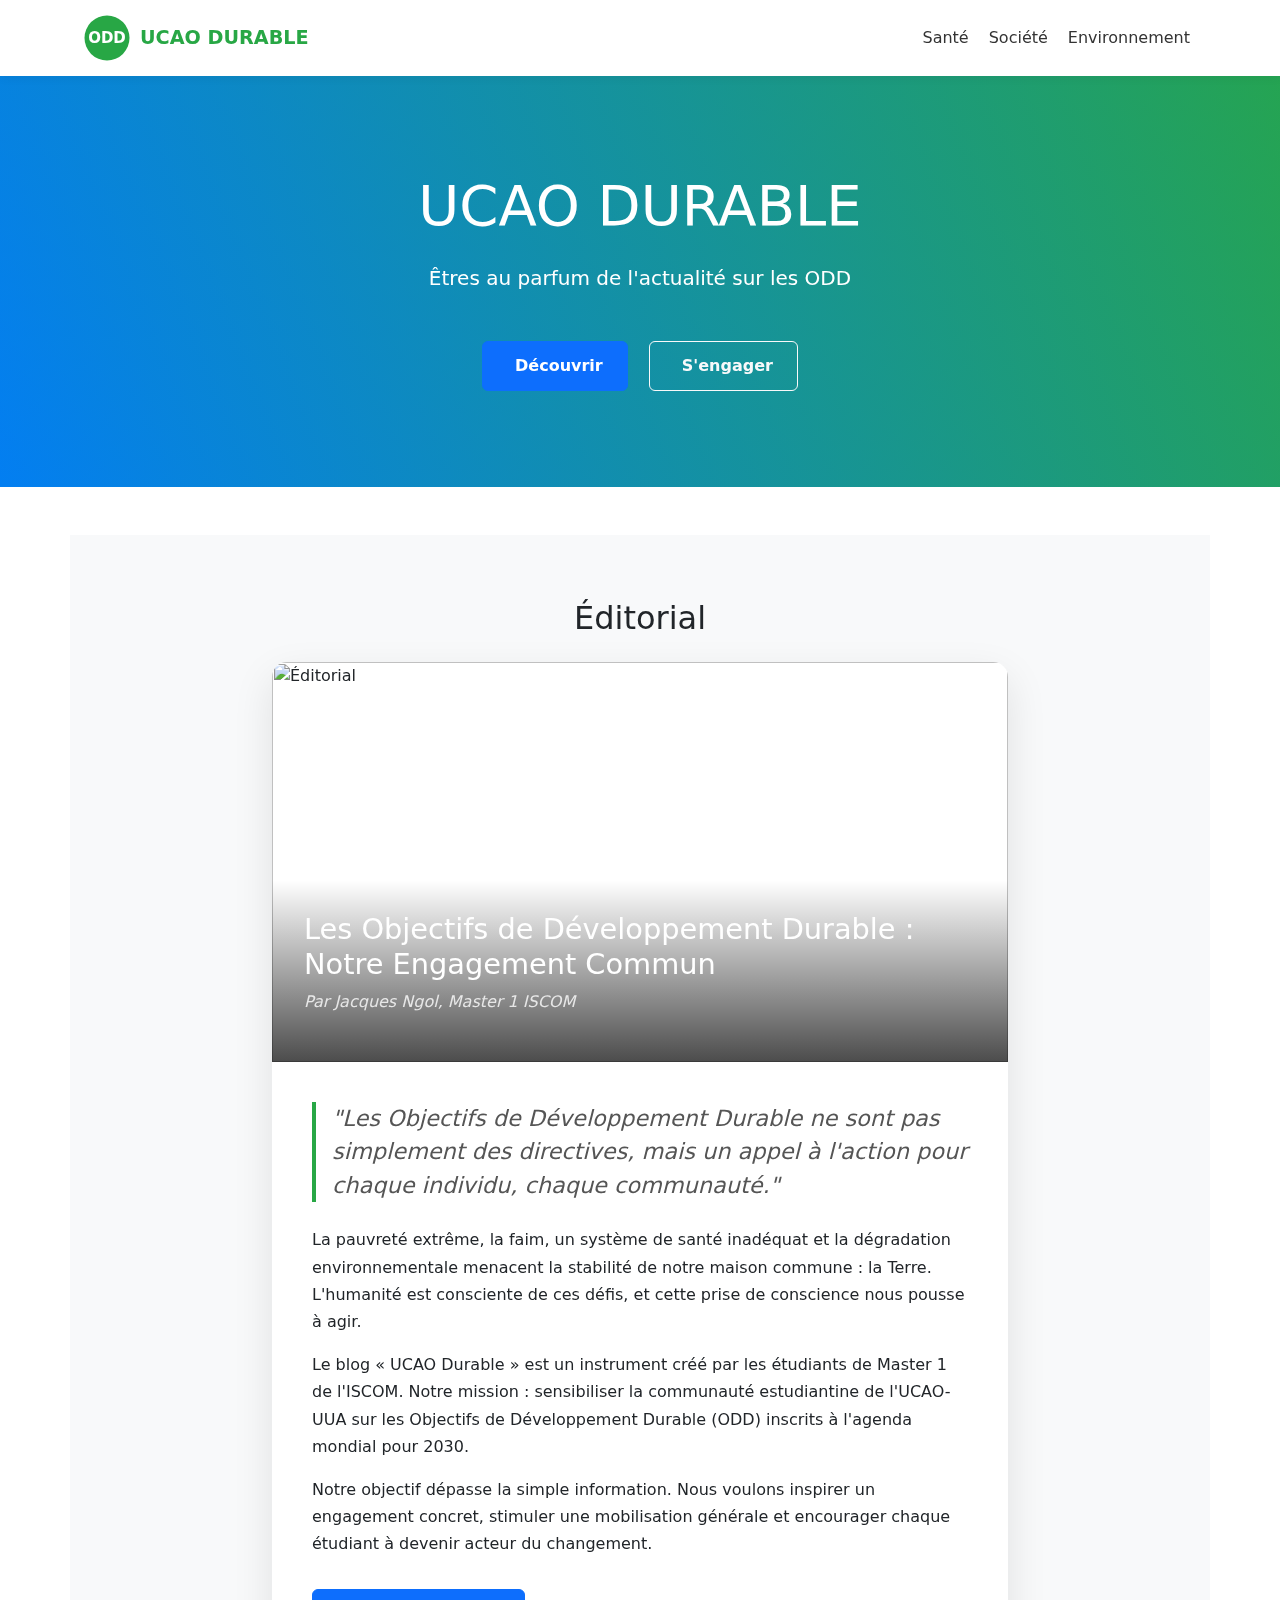
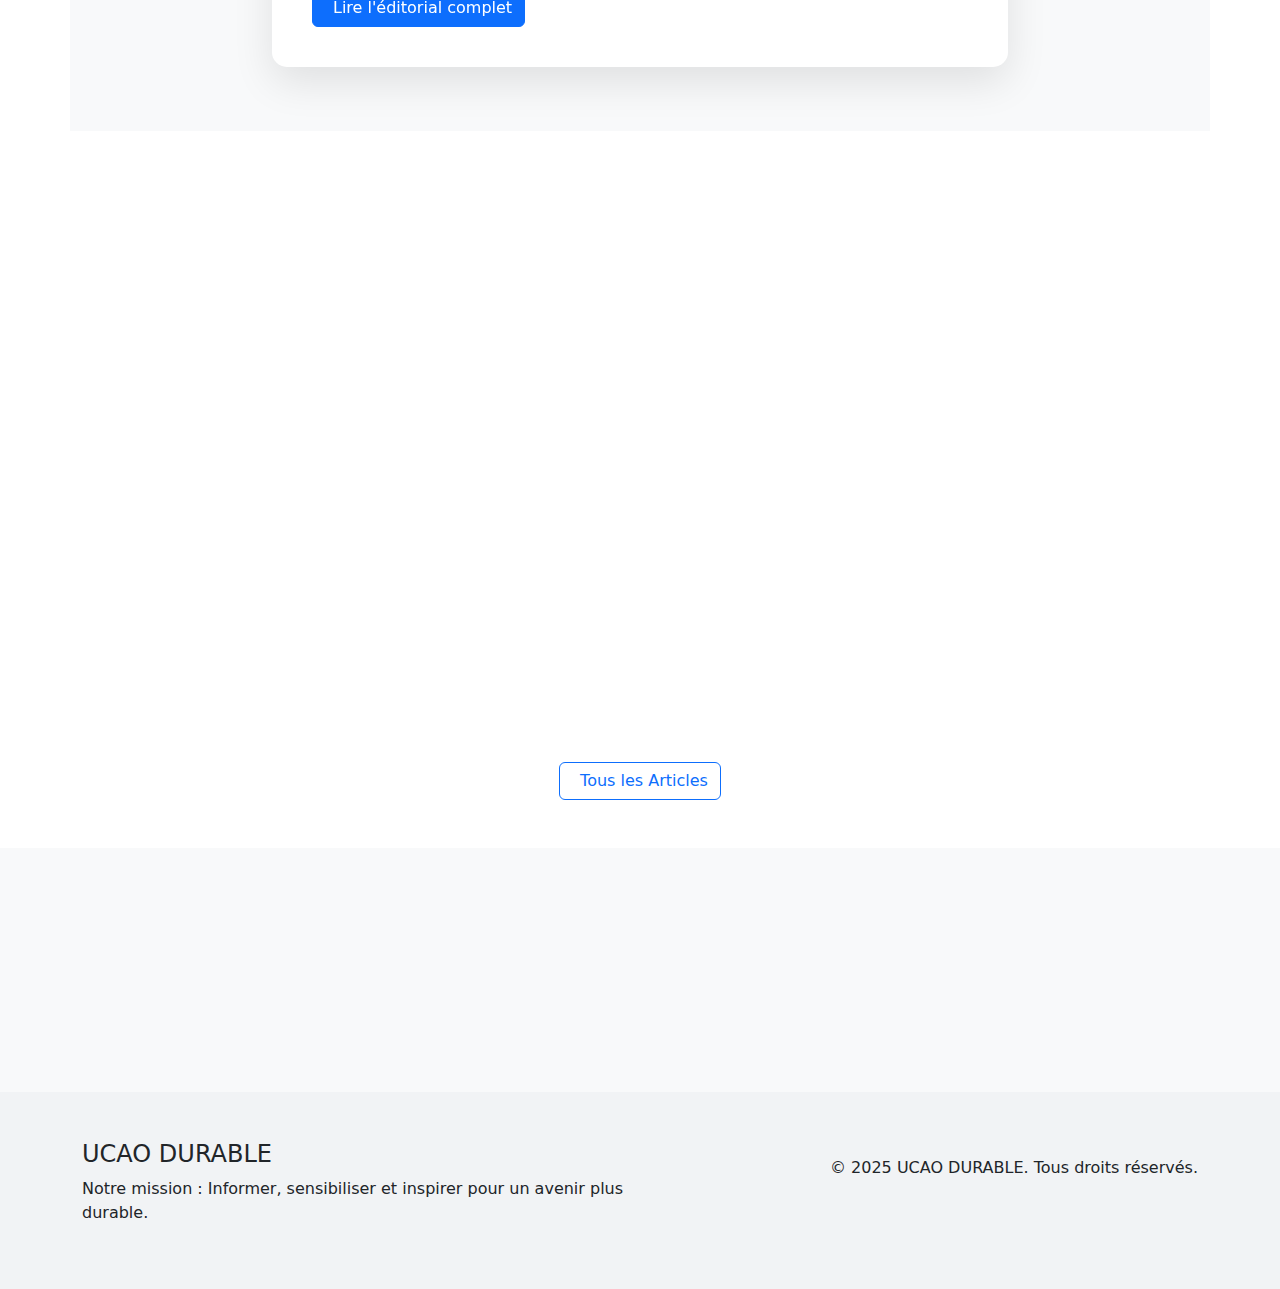
==== index.html @ e40144b6 "Add files via upload" ====
<html lang="fr">
<head>
    <meta charset="UTF-8">
    <meta name="viewport" content="width=device-width, initial-scale=1.0">
    <title>UCAO DURABLE - Objectifs de Développement Durable</title>
    <link rel="stylesheet" href="styles.css">
    <link href="https://cdn.jsdelivr.net/npm/bootstrap@5.3.2/dist/css/bootstrap.min.css" rel="stylesheet">
    <link href="https://cdn.jsdelivr.net/npm/remixicon@3.5.0/fonts/remixicon.css" rel="stylesheet">
    <link href="https://unpkg.com/aos@2.3.1/dist/aos.css" rel="stylesheet">
</head>
<body>
    <header class="sticky-top">
        <nav class="navbar navbar-expand-lg navbar-light">
            <div class="container">
                <a class="navbar-brand d-flex align-items-center" href="https://ucao-uat.org/">
                    <svg width="50" height="50" viewBox="0 0 100 100" xmlns="http://www.w3.org/2000/svg" class="logo-animate">
                        <circle cx="50" cy="50" r="45" fill="#28a745"/>
                        <text x="50%" y="50%" text-anchor="middle" dy=".3em" fill="white" font-size="30" font-weight="bold">ODD</text>
                    </svg>
                    <span class="ms-2 fw-bold brand-text">UCAO DURABLE</span>
                </a>
                <button class="navbar-toggler" type="button" data-bs-toggle="collapse" data-bs-target="#navbarNav">
                    <span class="navbar-toggler-icon"></span>
                </button>
                <div class="collapse navbar-collapse" id="navbarNav">
                    <ul class="navbar-nav ms-auto">
                        <li class="nav-item">
                            <a class="nav-link" href="https://ucao-durable.org/sante">
                                <i class="ri-heart-line me-1"></i>Santé
                            </a>
                        </li>
                        <li class="nav-item">
                            <a class="nav-link" href="https://ucao-durable.org/societe">
                                <i class="ri-group-line me-1"></i>Société
                            </a>
                        </li>
                        <li class="nav-item">
                            <a class="nav-link" href="https://ucao-durable.org/environnement">
                                <i class="ri-leaf-line me-1"></i>Environnement
                            </a>
                        </li>
                    </ul>
                </div>
            </div>
        </nav>
    </header>

    <main>
        <section class="hero">
            <div class="hero-content container text-center">
                <h1 class="display-4 mb-4" data-aos="fade-up">UCAO DURABLE</h1>
                <p class="lead mb-5" data-aos="fade-up" data-aos-delay="200">Êtres au parfum de l'actualité sur les ODD</p>
                <div class="cta-buttons" data-aos="fade-up" data-aos-delay="400">
                    <a href="https://www.youtube.com/watch?v=REk-h_cntG0&pp=ygUWZMOpdmVsb3BwZW1lbnQgZHVyYWJsZQ%3D%3D" class="btn btn-primary me-3">
                        <i class="ri-eye-line me-2"></i>Découvrir
                    </a>
                    <a href="https://unric.org/fr/agenda-2030/sengager-pour-les-odd/" class="btn btn-outline-light">
                        <i class="ri-hand-heart-line me-2"></i>S'engager
                    </a>
                </div>
            </div>
        </section>


        <section class="editorial-section container my-5">
            <h2 class="text-center mb-4" data-aos="fade-up">Éditorial</h2>
            <div class="row">
                <div class="col-md-8 offset-md-2">
                    <div class="editorial-card" data-aos="fade-up">
                        <div class="editorial-header">
                            <img src="https://picsum.photos/seed/editorial/800/400" alt="Éditorial" class="editorial-image">
                            <div class="editorial-overlay">
                                <h3>Les Objectifs de Développement Durable : Notre Engagement Commun</h3>
                                <p class="editorial-author">Par Jacques Ngol, Master 1 ISCOM</p>
                            </div>
                        </div>
                        <div class="editorial-content">
                            <blockquote>
                                "Les Objectifs de Développement Durable ne sont pas simplement des directives, mais un appel à l'action pour chaque individu, chaque communauté."
                            </blockquote>
                            <div class="editorial-text">
                                <p>La pauvreté extrême, la faim, un système de santé inadéquat et la dégradation environnementale menacent la stabilité de notre maison commune : la Terre. L'humanité est consciente de ces défis, et cette prise de conscience nous pousse à agir.</p>
                                
                                <p>Le blog « UCAO Durable » est un instrument créé par les étudiants de Master 1 de l'ISCOM. Notre mission : sensibiliser la communauté estudiantine de l'UCAO-UUA sur les Objectifs de Développement Durable (ODD) inscrits à l'agenda mondial pour 2030.</p>
                                
                                <p>Notre objectif dépasse la simple information. Nous voulons inspirer un engagement concret, stimuler une mobilisation générale et encourager chaque étudiant à devenir acteur du changement.</p>
                            </div>
                            <a href="https://ucao-durable.org/editorial" class="btn btn-primary mt-3">
                                <i class="ri-file-text-line me-2"></i>Lire l'éditorial complet
                            </a>
                        </div>
                    </div>
                </div>
            </div>
        </section>

        <section class="articles-section container my-5">
            <h2 class="text-center mb-4" data-aos="fade-up">Derniers Articles</h2>
            <div class="row g-4">
                <div class="col-md-4" data-aos="fade-right">
                    <div class="article-card">
                        <img src="https://picsum.photos/seed/article1/400/250" alt="Article 1" class="article-image">
                        <div class="article-content">
                            <h3>LES ETUDIANTS ET LE DEVELOPPEMENT DURABLE : UN DUO ESSENTIEL                            </h3>
                            <p>Exploration des stratégies pour améliorer la santé globale et locale.</p>
                            <div class="article-meta">
                                <span class="badge bg-primary">Santé</span>
                                <span class="text-muted">5 min de lecture</span>
                            </div>
                            <a href="https://ucao-durable.org/articles/sante-durable" class="stretched-link">Lire l'article</a>
                        </div>
                    </div>
                </div>
                <div class="col-md-4" data-aos="fade-up">
                    <div class="article-card">
                        <img src="https://picsum.photos/seed/article2/400/250" alt="Article 2" class="article-image">
                        <div class="article-content">
                            <h3>Initiatives Communautaires : Le Changement par l'Action</h3>
                            <p>Découvrez comment les communautés locales transforment la société.</p>
                            <div class="article-meta">
                                <span class="badge bg-success">Société</span>
                                <span class="text-muted">7 min de lecture</span>
                            </div>
                            <a href="https://ucao-durable.org/articles/initiatives-communautaires" class="stretched-link">Lire l'article</a>
                        </div>
                    </div>
                </div>
                <div class="col-md-4" data-aos="fade-left">
                    <div class="article-card">
                        <img src="https://picsum.photos/seed/article3/400/250" alt="Article 3" class="article-image">
                        <div class="article-content">
                            <h3>Changement Climatique : Agir Maintenant</h3>
                            <p>Comprendre les défis environnementaux et nos solutions.</p>
                            <div class="article-meta">
                                <span class="badge bg-info">Environnement</span>
                                <span class="text-muted">6 min de lecture</span>
                            </div>
                            <a href="https://ucao-durable.org/articles/changement-climatique" class="stretched-link">Lire l'article</a>
                        </div>
                    </div>
                </div>
            </div>
            <div class="text-center mt-4">
                <a href="allarticles.html" class="btn btn-outline-primary">
                    <i class="ri-article-line me-2"></i>Tous les Articles
                </a>
            </div>
        </section>

        <section class="newsletter-section bg-light py-5">
            <div class="container">
                <div class="row">
                    <div class="col-md-8 offset-md-2 text-center">
                        <h2 data-aos="fade-up">Restez Informé</h2>
                        <p data-aos="fade-up" data-aos-delay="200">Abonnez-vous à notre newsletter pour recevoir les dernières actualités sur les ODD</p>
                        <form id="newsletter-form" class="mt-4" data-aos="fade-up" data-aos-delay="400">
                            <div class="input-group mb-3">
                                <input type="email" class="form-control" placeholder="UCAODURABLE@gmail.com" required>
                                <button class="btn btn-primary" type="submit">S'abonner</button>
                            </div>
                        </form>
                    </div>
                </div>
            </div>
        </section>
    </main>

    <footer class="site-footer">
        <div class="container">
            <div class="row">
                <div class="col-md-6">
                    <h4>UCAO DURABLE</h4>
                    <p>Notre mission : Informer, sensibiliser et inspirer pour un avenir plus durable.</p>
                </div>
                <div class="col-md-6 text-md-end">
                    <div class="social-links">
                        <a href="https://www.facebook.com/ucao.uua" target="_blank" class="social-icon">
                            <i class="ri-facebook-fill"></i>
                        </a>
                        <a href="https://www.linkedin.com/school/ucao-uua" target="_blank" class="social-icon">
                            <i class="ri-linkedin-fill"></i>
                        </a>
                        <a href="https://www.instagram.com/ucao_uua" target="_blank" class="social-icon">
                            <i class="ri-instagram-line"></i>
                        </a>
                    </div>
                    <p class="mt-3">&copy; 2025 UCAO DURABLE. Tous droits réservés.</p>
                </div>
            </div>
        </div>
    </footer)

    <script src="https://cdn.jsdelivr.net/npm/bootstrap@5.3.2/dist/js/bootstrap.bundle.min.js"></script>
    <script src="https://unpkg.com/aos@2.3.1/dist/aos.js"></script>
    <script src="script.js"></script>
</body>
</html>
---- styles.css ----
:root {
    --primary-green: #28a745;
    --primary-blue: #007bff;
    --secondary-green: #20c997;
    --light-bg: #f8f9fa;
    --dark-text: #333;
}

* {
    margin: 0;
    padding: 0;
    box-sizing: border-box;
}

body {
    font-family: 'Inter', 'Arial', sans-serif;
    line-height: 1.6;
    color: var(--dark-text);
    background-color: var(--light-bg);
    overflow-x: hidden;
}

.navbar {
    background-color: white;
    box-shadow: 0 2px 10px rgba(0,0,0,0.05);
    transition: all 0.3s ease;
}

.navbar-brand .brand-text {
    color: var(--primary-green);
    font-size: 1.2rem;
    transition: transform 0.3s ease;
}

.navbar-brand:hover .brand-text {
    transform: scale(1.05);
}

.navbar-nav .nav-link {
    color: var(--dark-text);
    font-weight: 500;
    transition: all 0.3s ease;
    position: relative;
}

.navbar-nav .nav-link::after {
    content: '';
    position: absolute;
    width: 0;
    height: 2px;
    bottom: -5px;
    left: 0;
    background-color: var(--primary-green);
    transition: width 0.3s ease;
}

.navbar-nav .nav-link:hover::after {
    width: 100%;
}

.logo-animate {
    transition: transform 0.5s ease;
}

.logo-animate:hover {
    transform: rotate(360deg);
}

.hero {
    background: linear-gradient(135deg, var(--primary-blue), var(--primary-green));
    color: white;
    padding: 6rem 0;
    text-align: center;
    position: relative;
    overflow: hidden;
}

.hero::before {
    content: '';
    position: absolute;
    top: 0;
    left: 0;
    right: 0;
    bottom: 0;
    background: linear-gradient(45deg, rgba(0,123,255,0.7), rgba(40,167,69,0.7));
    z-index: 1;
}

.hero-content {
    position: relative;
    z-index: 2;
}

.cta-buttons .btn {
    padding: 0.75rem 1.5rem;
    font-weight: 600;
    transition: transform 0.3s ease, box-shadow 0.3s ease;
}

.cta-buttons .btn:hover {
    transform: translateY(-5px);
    box-shadow: 0 10px 20px rgba(0,0,0,0.2);
}

.featured-topics {
    padding: 4rem 0;
}

.topic-card {
    background-color: white;
    border-radius: 12px;
    padding: 2rem;
    text-align: center;
    box-shadow: 0 10px 30px rgba(0,0,0,0.08);
    transition: transform 0.3s ease, box-shadow 0.3s ease;
    height: 100%;
}

.topic-card:hover {
    transform: translateY(-10px);
    box-shadow: 0 15px 40px rgba(0,0,0,0.1);
}

.topic-icon {
    font-size: 3rem;
    color: var(--primary-green);
    margin-bottom: 1rem;
    transition: transform 0.3s ease;
}

.topic-card:hover .topic-icon {
    transform: scale(1.1) rotate(10deg);
}

.topic-card a {
    color: var(--primary-blue);
    text-decoration: none;
    font-weight: 600;
}

.newsletter-section {
    background-color: #f4f4f4;
}

.newsletter-section form .input-group {
    max-width: 500px;
    margin: 0 auto;
}

.site-footer {
    background-color: #f1f3f5;
    padding: 3rem 0;
}

.social-links .social-icon {
    color: var(--dark-text);
    font-size: 1.5rem;
    margin-left: 1rem;
    transition: color 0.3s ease, transform 0.3s ease;
}

.social-links .social-icon:hover {
    color: var(--primary-green);
    transform: scale(1.2) rotate(360deg);
}

.article-card {
  background-color: white;
  border-radius: 12px;
  overflow: hidden;
  box-shadow: 0 10px 30px rgba(0,0,0,0.08);
  transition: transform 0.3s ease, box-shadow 0.3s ease;
  height: 100%;
  position: relative;
}

.article-card:hover {
  transform: translateY(-10px);
  box-shadow: 0 15px 40px rgba(0,0,0,0.1);
}

.article-image {
  width: 100%;
  height: 250px;
  object-fit: cover;
  transition: transform 0.3s ease;
}

.article-card:hover .article-image {
  transform: scale(1.05);
}

.article-content {
  padding: 1.5rem;
}

.article-content h3 {
  margin-bottom: 1rem;
  font-size: 1.2rem;
}

.article-meta {
  display: flex;
  justify-content: space-between;
  align-items: center;
  margin-top: 1rem;
}

.article-card .badge {
  opacity: 0.9;
}

.article-card a {
  color: var(--primary-blue);
  text-decoration: none;
  font-weight: 600;
}

.editorial-section {
    background-color: var(--light-bg);
    padding: 4rem 0;
}

.editorial-card {
    background-color: white;
    border-radius: 15px;
    overflow: hidden;
    box-shadow: 0 15px 40px rgba(0,0,0,0.1);
    transition: transform 0.3s ease;
}

.editorial-card:hover {
    transform: translateY(-10px);
}

.editorial-header {
    position: relative;
    overflow: hidden;
}

.editorial-image {
    width: 100%;
    height: 400px;
    object-fit: cover;
    transition: transform 0.3s ease;
}

.editorial-card:hover .editorial-image {
    transform: scale(1.05);
}

.editorial-overlay {
    position: absolute;
    bottom: 0;
    left: 0;
    right: 0;
    background: linear-gradient(to top, rgba(0,0,0,0.7), transparent);
    color: white;
    padding: 2rem;
    display: flex;
    flex-direction: column;
    justify-content: flex-end;
}

.editorial-overlay h3 {
    font-size: 1.8rem;
    margin-bottom: 0.5rem;
}

.editorial-author {
    opacity: 0.8;
    font-style: italic;
}

.editorial-content {
    padding: 2.5rem;
}

.editorial-content blockquote {
    font-size: 1.4rem;
    font-style: italic;
    border-left: 4px solid var(--primary-green);
    padding-left: 1rem;
    margin-bottom: 1.5rem;
    color: #555;
}

.editorial-text p {
    margin-bottom: 1rem;
    line-height: 1.7;
}

@media (max-width: 768px) {
    .hero {
        padding: 3rem 0;
    }
    
    .cta-buttons {
        flex-direction: column;
    }
    
    .cta-buttons .btn {
        margin-bottom: 1rem;
    }
}

@media (max-width: 768px) {
  .article-card {
    margin-bottom: 1rem;
  }
}

@media (max-width: 768px) {
    .editorial-header {
        height: 300px;
    }

    .editorial-image {
        height: 100%;
    }

    .editorial-overlay h3 {
        font-size: 1.4rem;
    }

    .editorial-content blockquote {
        font-size: 1.2rem;
    }
}
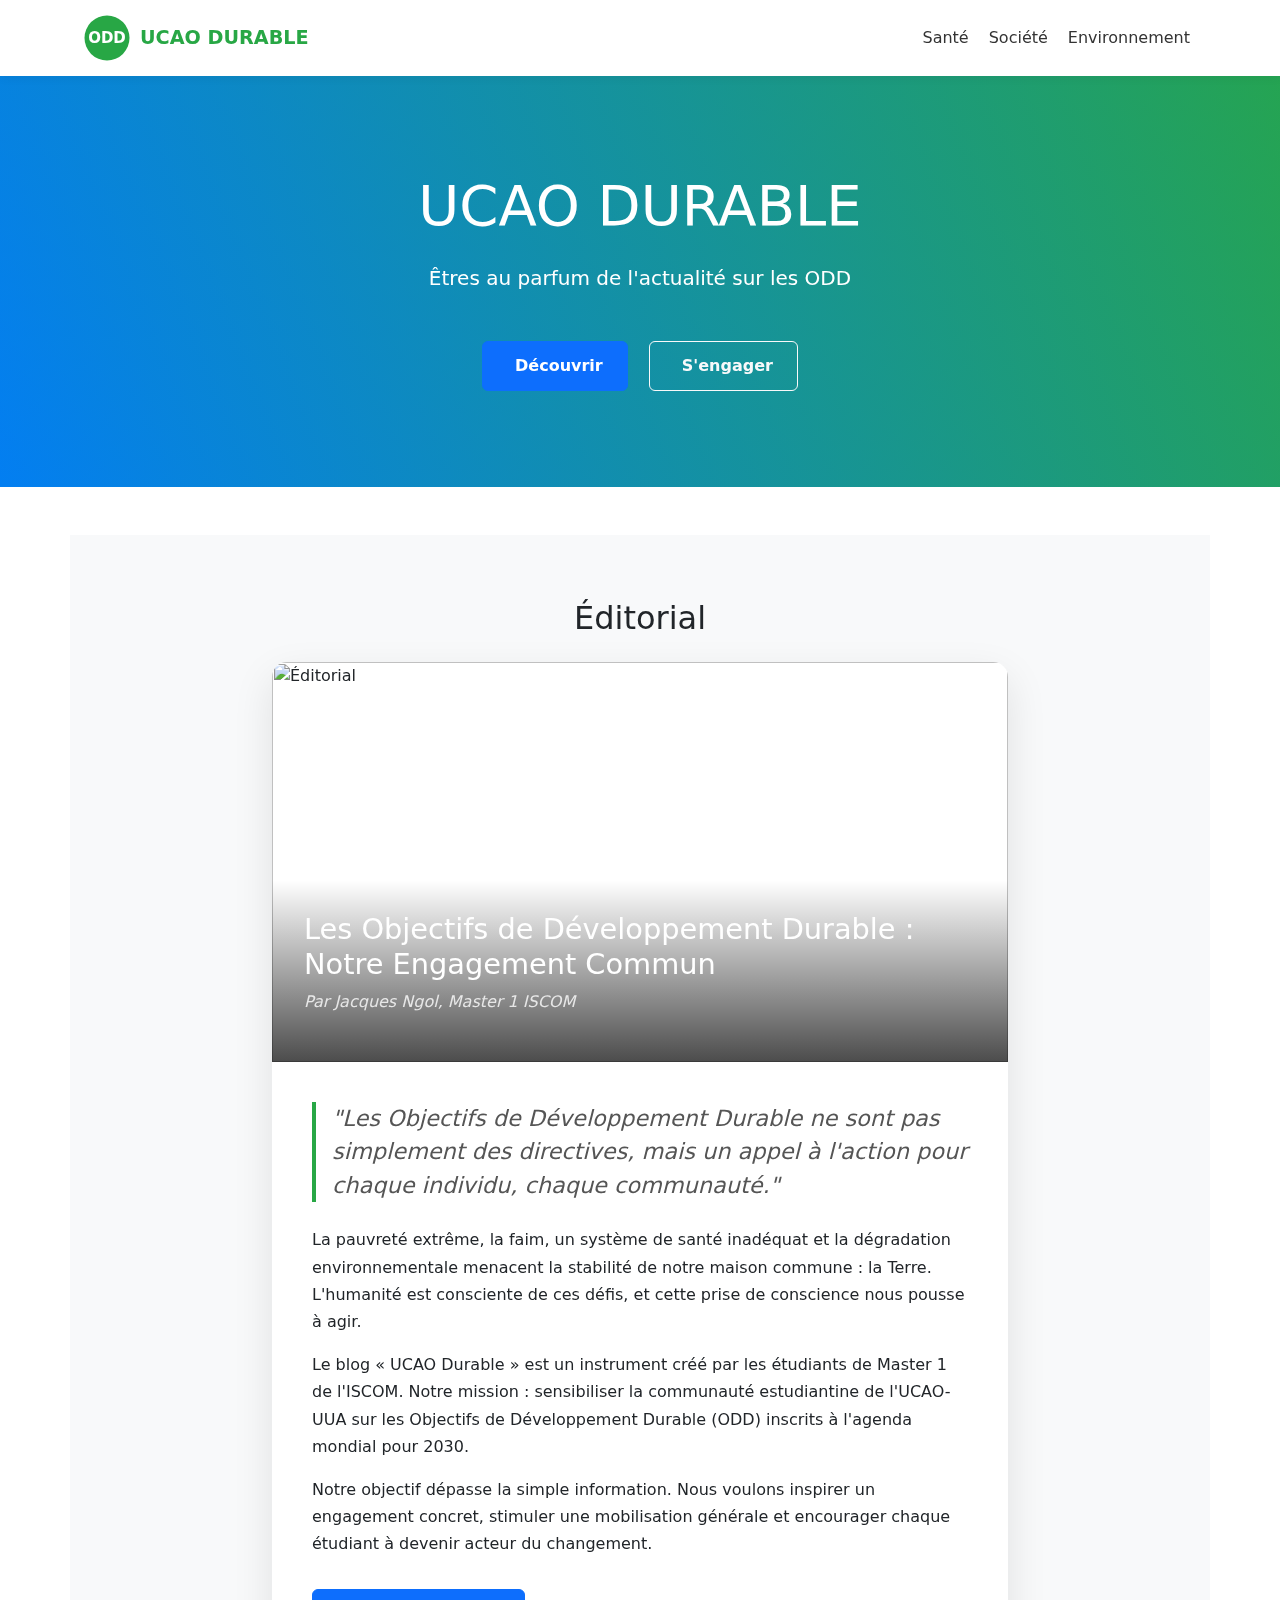
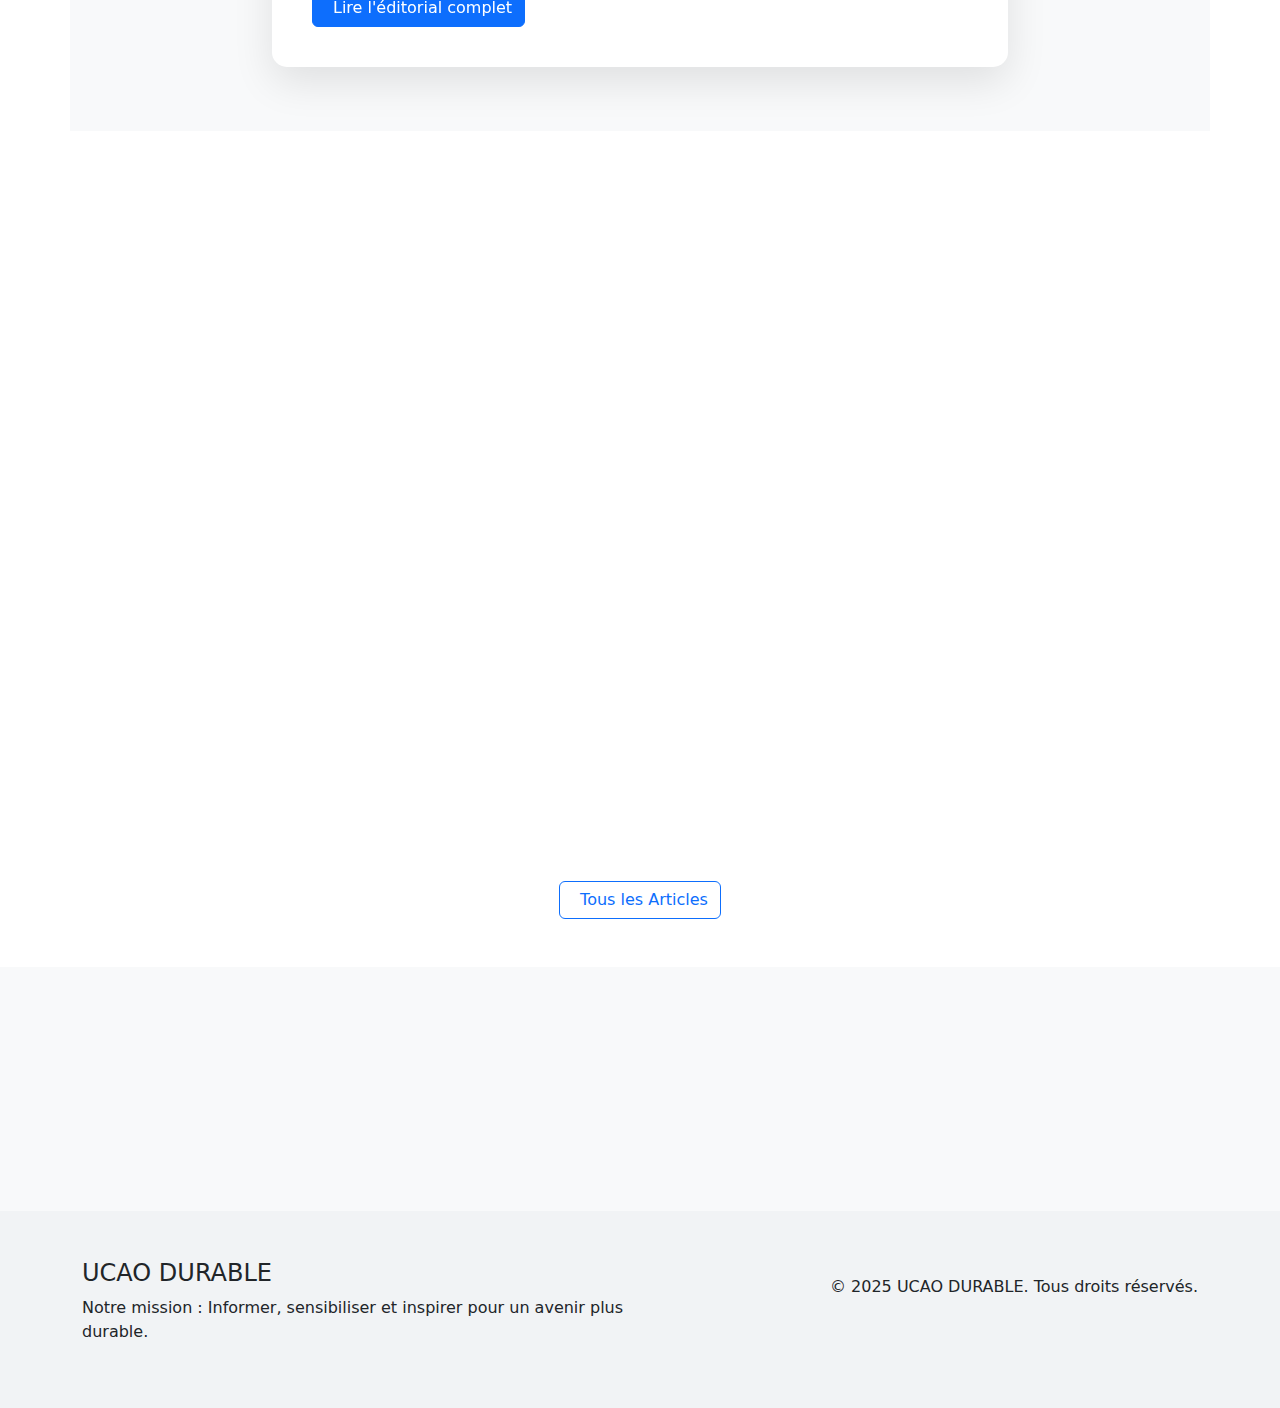
==== commit 146dabd4: "Add files via upload" ====
--- a/index.html
+++ b/index.html
@@ -12,7 +12,7 @@
     <header class="sticky-top">
         <nav class="navbar navbar-expand-lg navbar-light">
             <div class="container">
-                <a class="navbar-brand d-flex align-items-center" href="https://ucao-uat.org/">
+                <a class="navbar-brand d-flex align-items-center" href="index.html">
                     <svg width="50" height="50" viewBox="0 0 100 100" xmlns="http://www.w3.org/2000/svg" class="logo-animate">
                         <circle cx="50" cy="50" r="45" fill="#28a745"/>
                         <text x="50%" y="50%" text-anchor="middle" dy=".3em" fill="white" font-size="30" font-weight="bold">ODD</text>
@@ -25,17 +25,17 @@
                 <div class="collapse navbar-collapse" id="navbarNav">
                     <ul class="navbar-nav ms-auto">
                         <li class="nav-item">
-                            <a class="nav-link" href="https://ucao-durable.org/sante">
+                            <a class="nav-link" href="sante.html">
                                 <i class="ri-heart-line me-1"></i>Santé
                             </a>
                         </li>
                         <li class="nav-item">
-                            <a class="nav-link" href="https://ucao-durable.org/societe">
+                            <a class="nav-link" href="societe.html">
                                 <i class="ri-group-line me-1"></i>Société
                             </a>
                         </li>
                         <li class="nav-item">
-                            <a class="nav-link" href="https://ucao-durable.org/environnement">
+                            <a class="nav-link" href="environnement.html">
                                 <i class="ri-leaf-line me-1"></i>Environnement
                             </a>
                         </li>
@@ -85,7 +85,7 @@
                                 
                                 <p>Notre objectif dépasse la simple information. Nous voulons inspirer un engagement concret, stimuler une mobilisation générale et encourager chaque étudiant à devenir acteur du changement.</p>
                             </div>
-                            <a href="https://ucao-durable.org/editorial" class="btn btn-primary mt-3">
+                            <a href="editorial.html" class="btn btn-primary mt-3">
                                 <i class="ri-file-text-line me-2"></i>Lire l'éditorial complet
                             </a>
                         </div>
@@ -104,10 +104,10 @@
                             <h3>LES ETUDIANTS ET LE DEVELOPPEMENT DURABLE : UN DUO ESSENTIEL                            </h3>
                             <p>Exploration des stratégies pour améliorer la santé globale et locale.</p>
                             <div class="article-meta">
-                                <span class="badge bg-primary">Santé</span>
-                                <span class="text-muted">5 min de lecture</span>
+                                <span class="badge bg-primary">Environnement</span>
+                                <span class="text-muted">8 min de lecture</span>
                             </div>
-                            <a href="https://ucao-durable.org/articles/sante-durable" class="stretched-link">Lire l'article</a>
+                            <a href="article1.html" class="stretched-link">Lire l'article</a>
                         </div>
                     </div>
                 </div>
@@ -115,8 +115,8 @@
                     <div class="article-card">
                         <img src="https://picsum.photos/seed/article2/400/250" alt="Article 2" class="article-image">
                         <div class="article-content">
-                            <h3>Initiatives Communautaires : Le Changement par l'Action</h3>
-                            <p>Découvrez comment les communautés locales transforment la société.</p>
+                            <h3>La Pauvreté Mondiale, un Défi Crucial pour le Développement Durable</h3>
+                            <p>La pauvreté reste l’un des problèmes les plus pressants à l’échelle mondiale</p>
                             <div class="article-meta">
                                 <span class="badge bg-success">Société</span>
                                 <span class="text-muted">7 min de lecture</span>
@@ -129,10 +129,10 @@
                     <div class="article-card">
                         <img src="https://picsum.photos/seed/article3/400/250" alt="Article 3" class="article-image">
                         <div class="article-content">
-                            <h3>Changement Climatique : Agir Maintenant</h3>
-                            <p>Comprendre les défis environnementaux et nos solutions.</p>
+                            <h3>L'Engagement de l'État Ivoirien dans la Promotion de la Santé pour Toust</h3>
+                            <p>La santé, pilier des Objectifs de Développement Durable (ODD), est au cœur des priorités de l'État ivoirien. À travers diverses initiatives, le gouvernement œuvre pour garantir un accès équitable aux soins de santé.</p>
                             <div class="article-meta">
-                                <span class="badge bg-info">Environnement</span>
+                                <span class="badge bg-info">Santé</span>
                                 <span class="text-muted">6 min de lecture</span>
                             </div>
                             <a href="https://ucao-durable.org/articles/changement-climatique" class="stretched-link">Lire l'article</a>
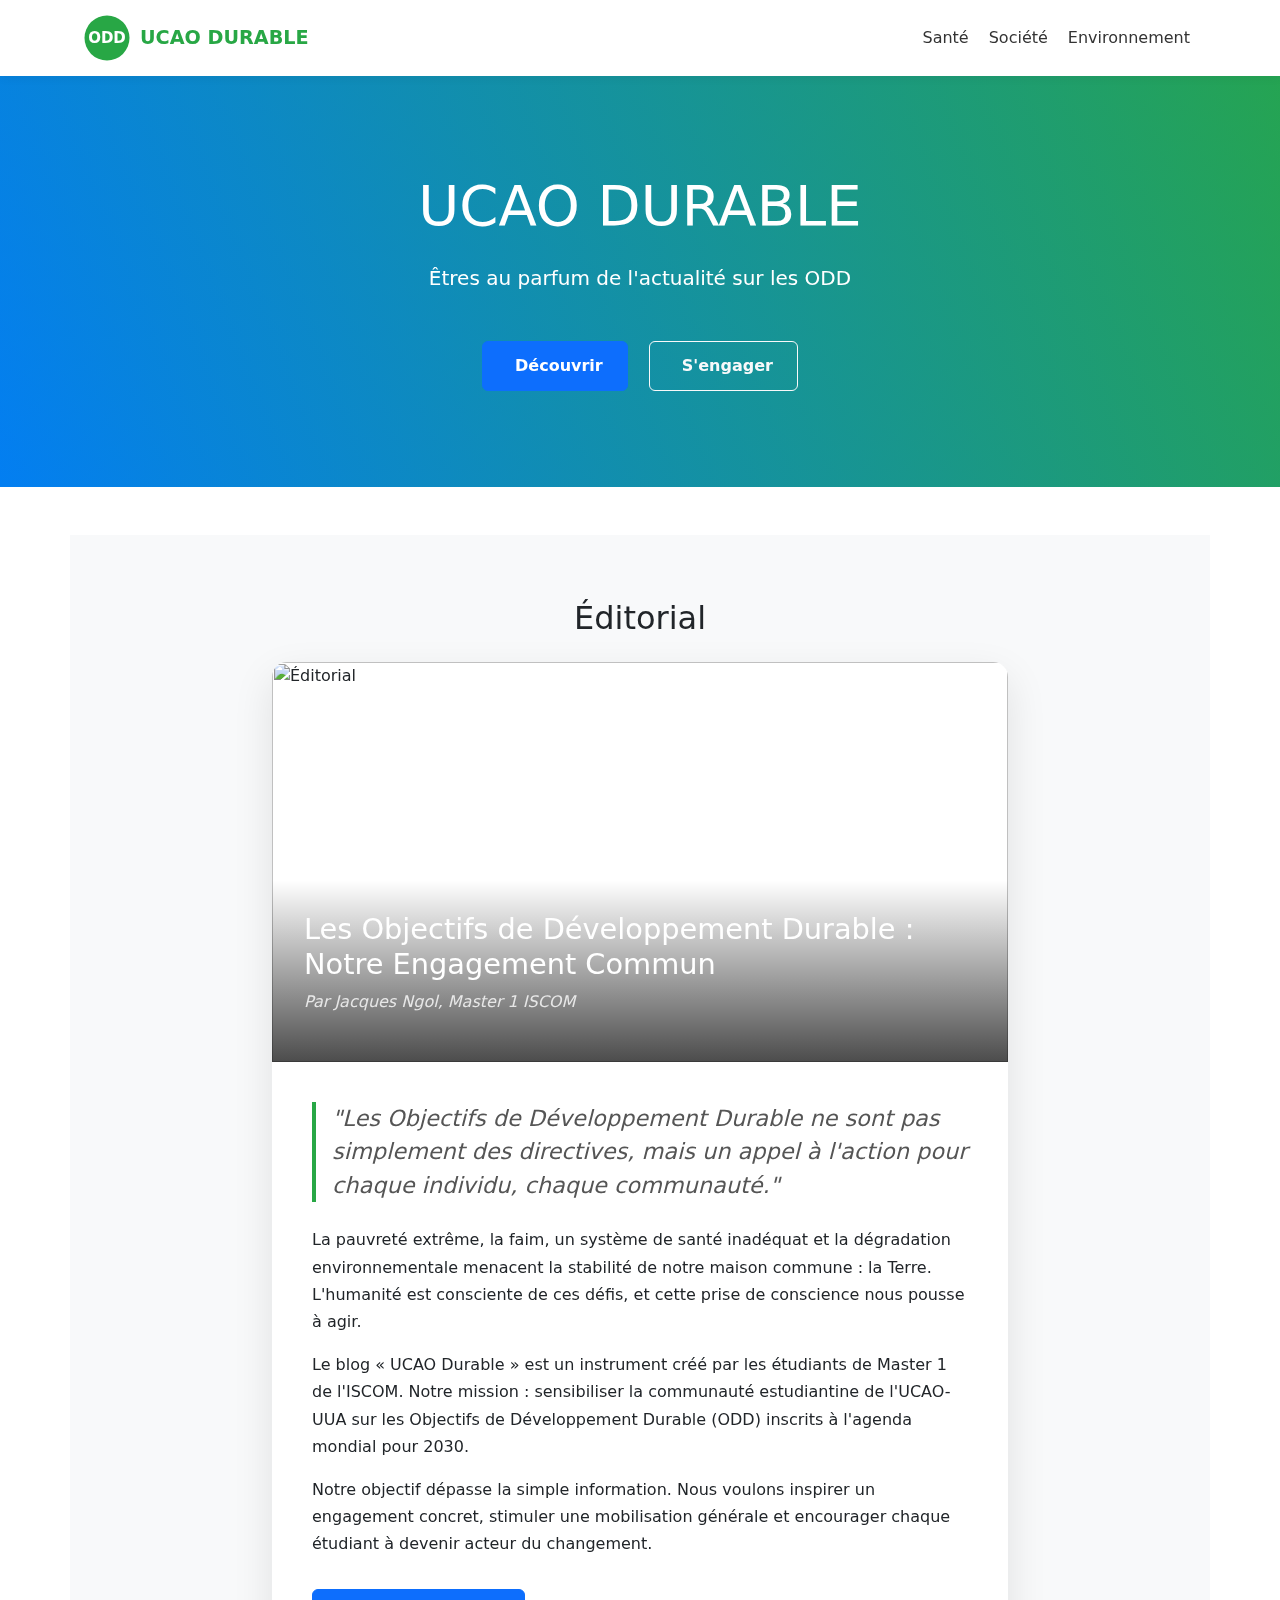
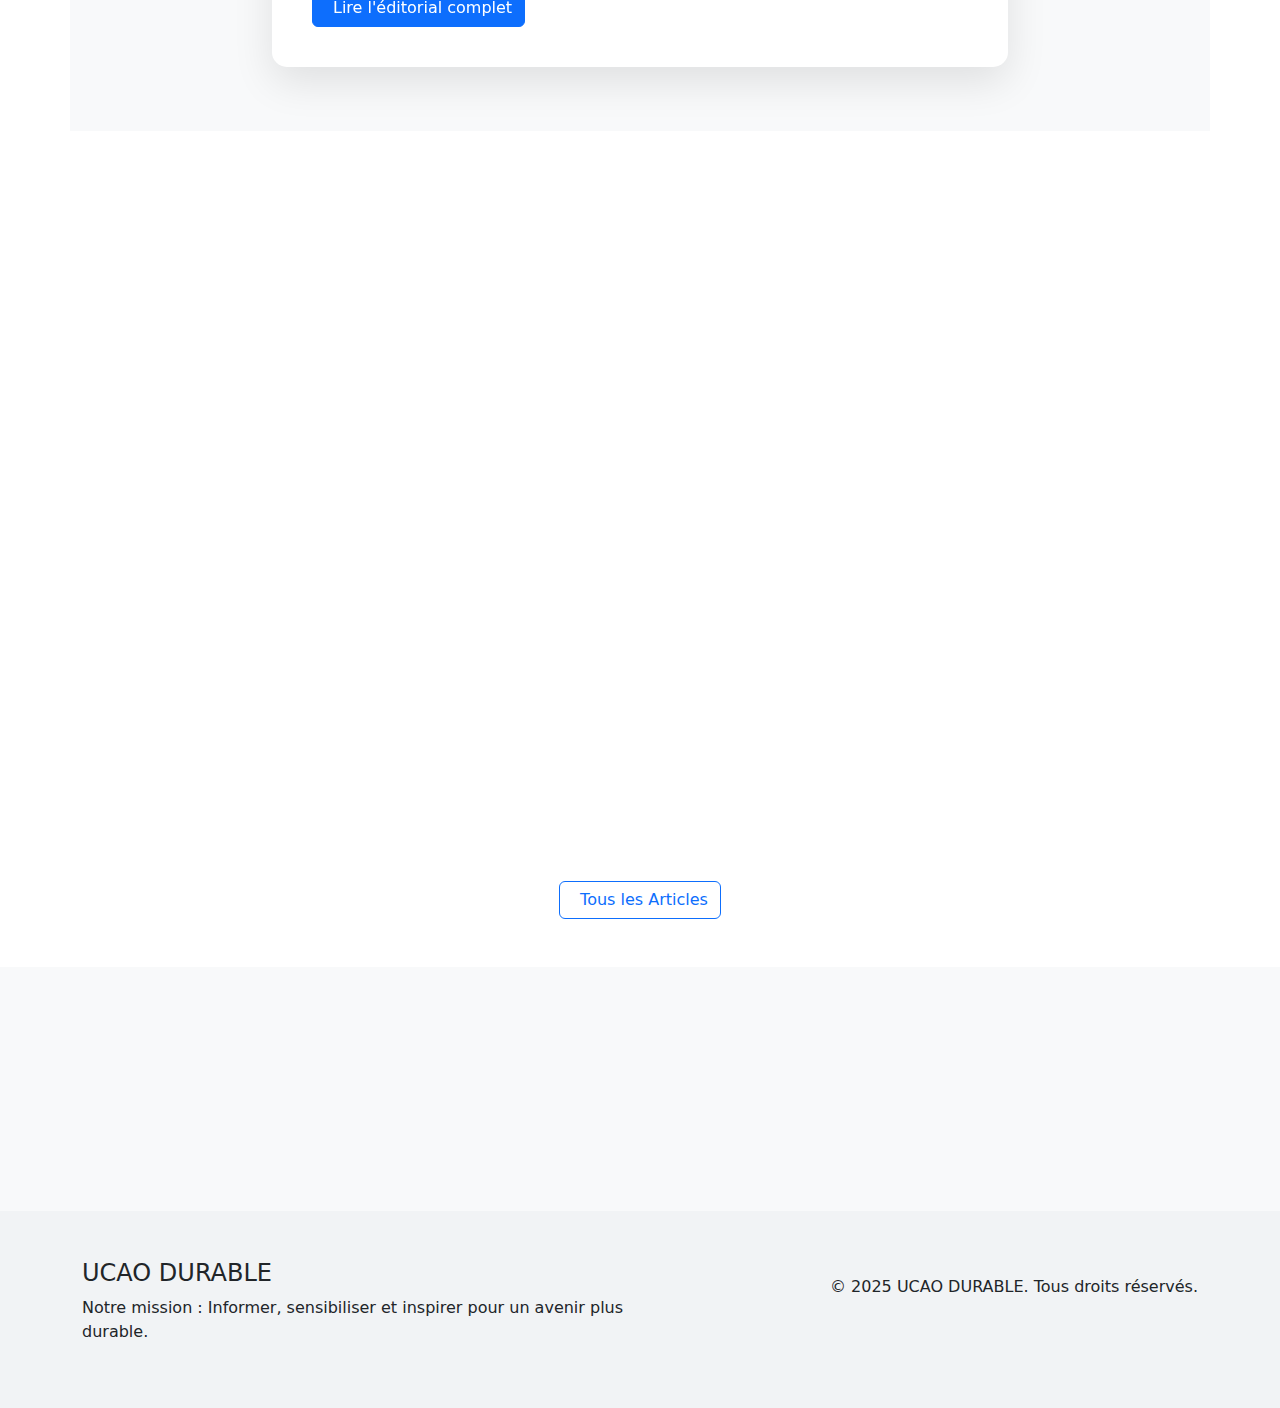
==== commit 52e34761: "index.html" ====
--- a/index.html
+++ b/index.html
@@ -135,7 +135,7 @@
                                 <span class="badge bg-info">Santé</span>
                                 <span class="text-muted">6 min de lecture</span>
                             </div>
-                            <a href="https://ucao-durable.org/articles/changement-climatique" class="stretched-link">Lire l'article</a>
+                            <a href="articles.html" class="stretched-link">Lire l'article</a>
                         </div>
                     </div>
                 </div>
@@ -194,4 +194,4 @@
     <script src="https://unpkg.com/aos@2.3.1/dist/aos.js"></script>
     <script src="script.js"></script>
 </body>
-</html>+</html>
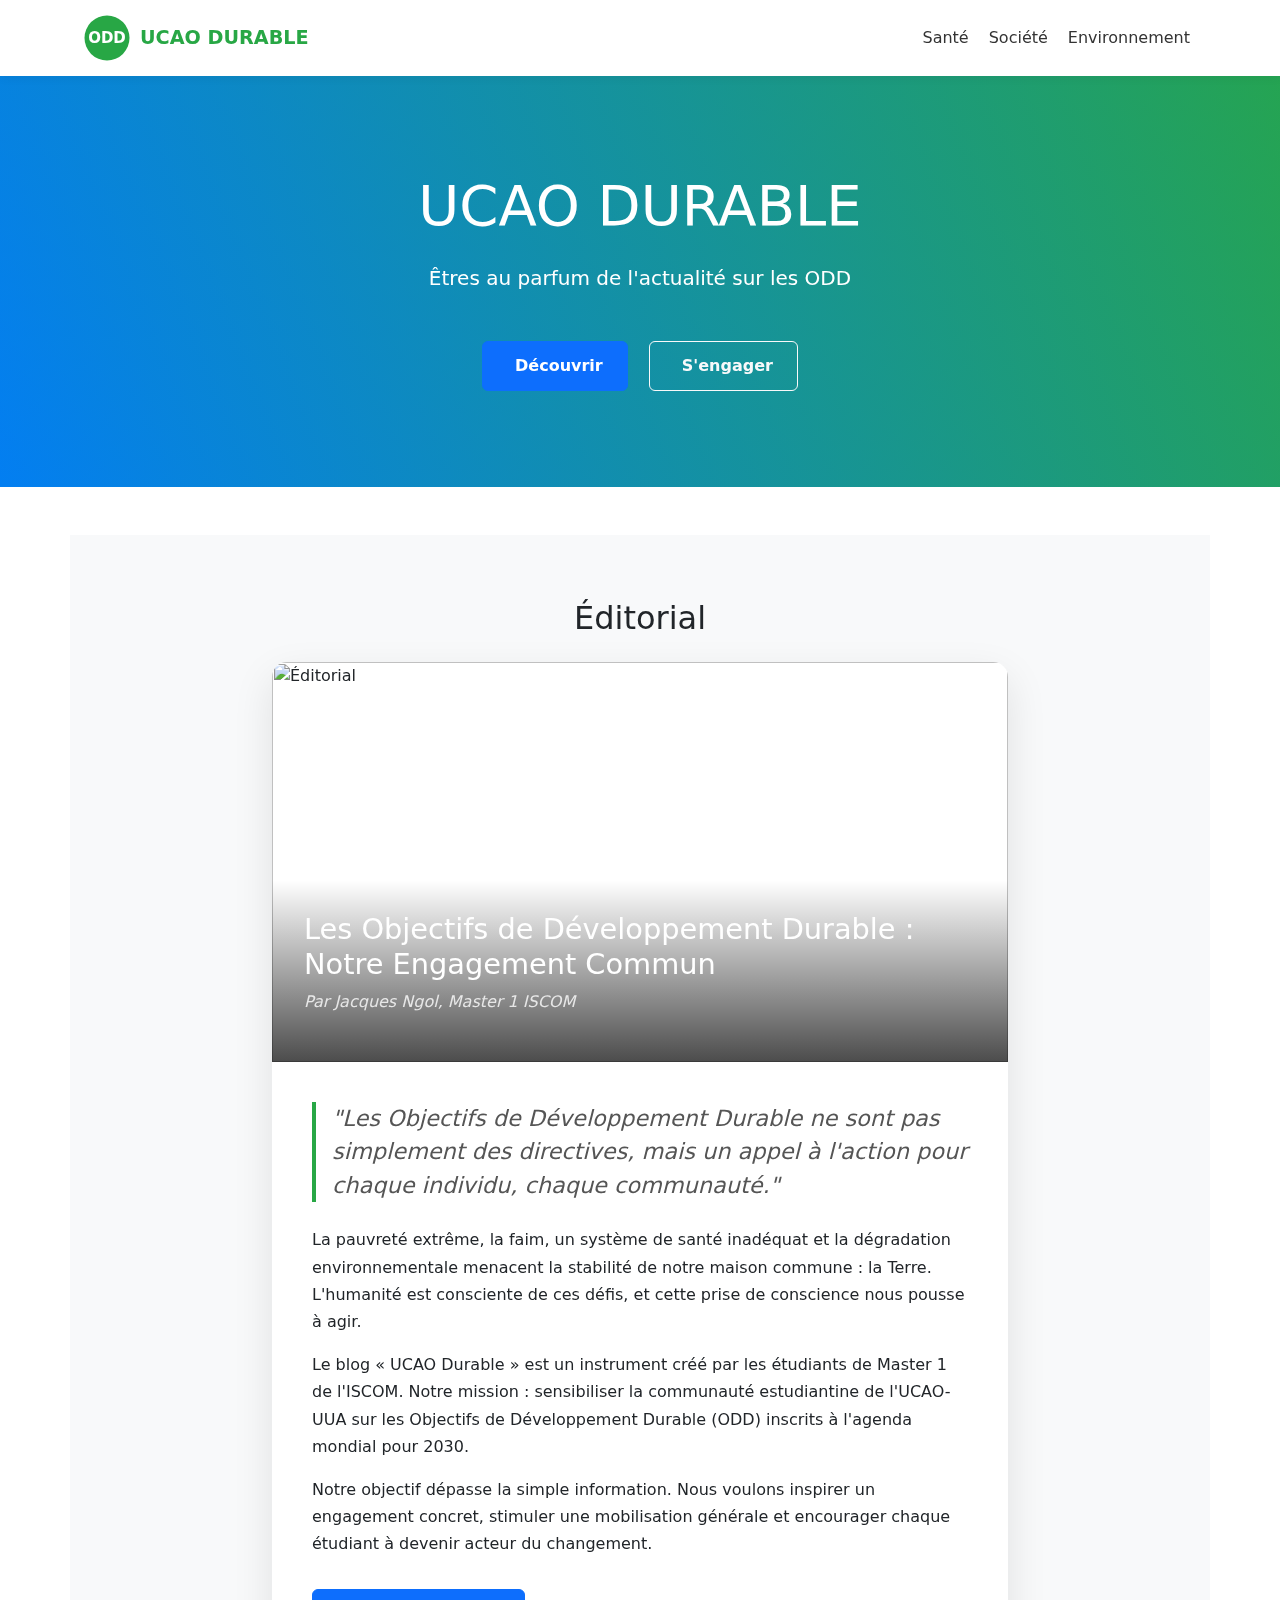
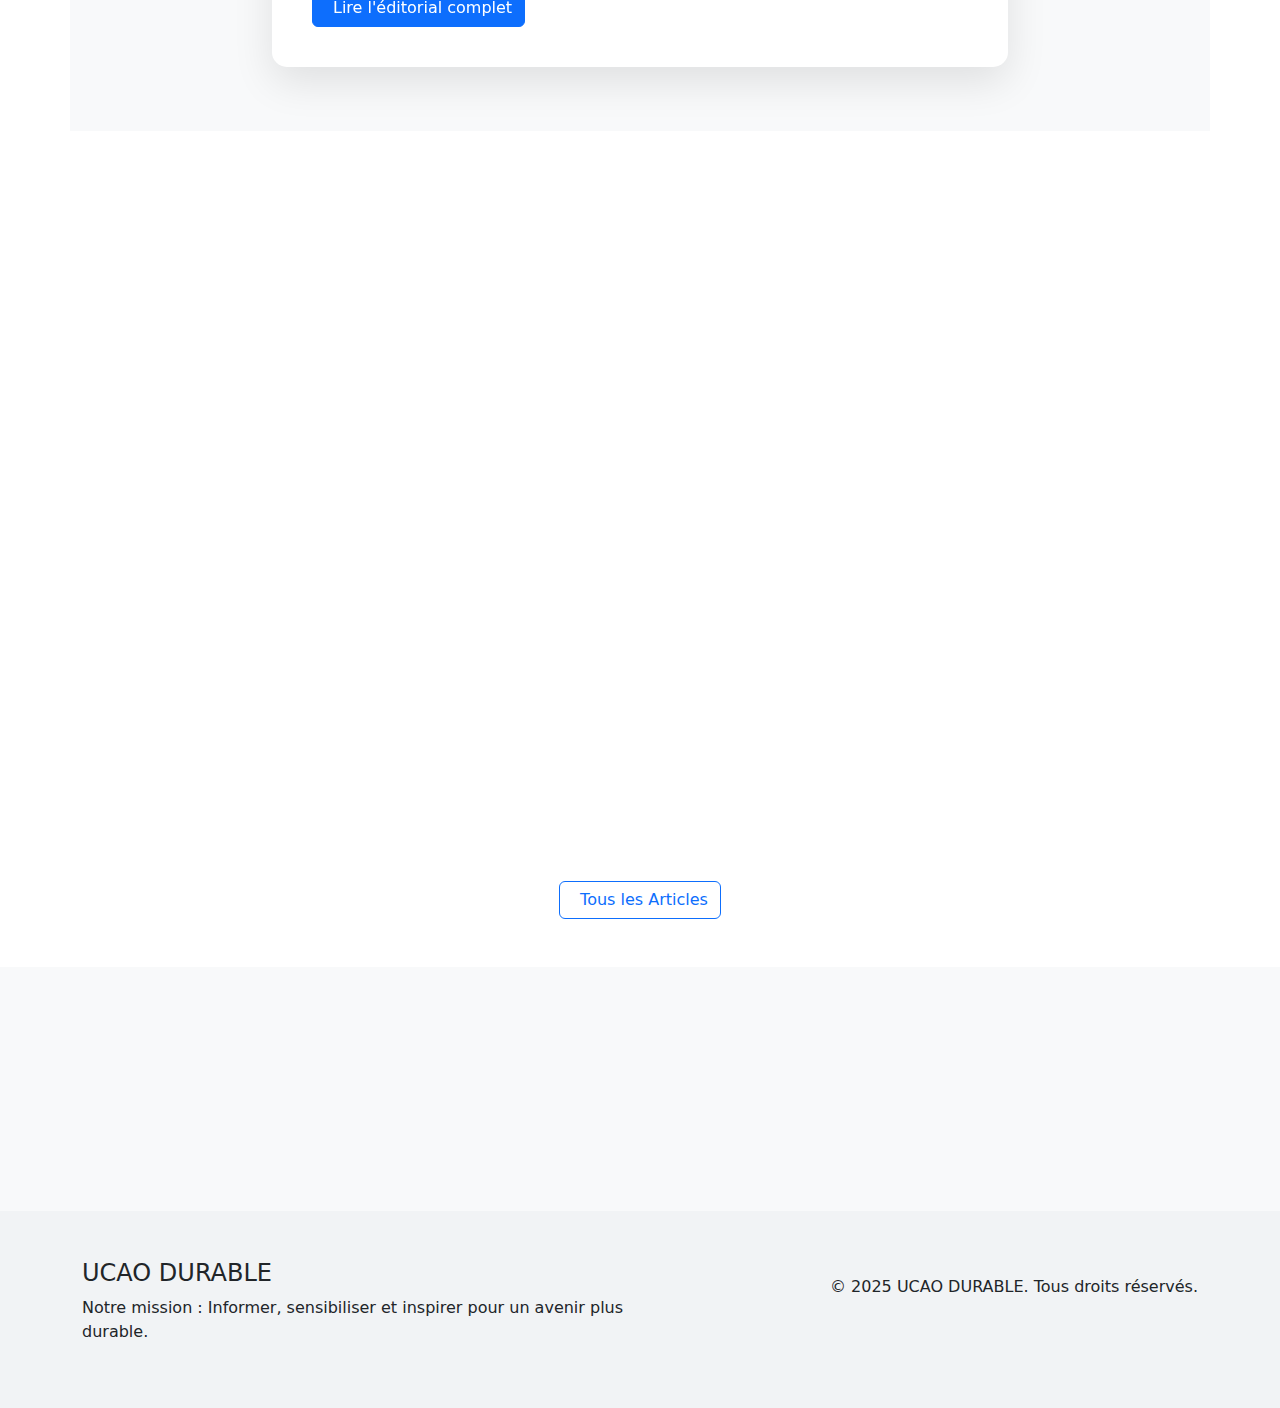
==== commit 12e64216: "index.html" ====
--- a/index.html
+++ b/index.html
@@ -99,7 +99,7 @@
             <div class="row g-4">
                 <div class="col-md-4" data-aos="fade-right">
                     <div class="article-card">
-                        <img src="https://picsum.photos/seed/article1/400/250" alt="Article 1" class="article-image">
+                        <img src="https://www.gabonreview.com/wp-content/uploads/2021/02/ODD-Gabon.jpg" alt="Article 1" class="article-image">
                         <div class="article-content">
                             <h3>LES ETUDIANTS ET LE DEVELOPPEMENT DURABLE : UN DUO ESSENTIEL                            </h3>
                             <p>Exploration des stratégies pour améliorer la santé globale et locale.</p>
@@ -113,7 +113,7 @@
                 </div>
                 <div class="col-md-4" data-aos="fade-up">
                     <div class="article-card">
-                        <img src="https://picsum.photos/seed/article2/400/250" alt="Article 2" class="article-image">
+                        <img src="https://www.un.org/sites/un2.un.org/files/field/image/2022/12/pexels-safari-consoler-11834973.jpg" alt="Article 2" class="article-image">
                         <div class="article-content">
                             <h3>La Pauvreté Mondiale, un Défi Crucial pour le Développement Durable</h3>
                             <p>La pauvreté reste l’un des problèmes les plus pressants à l’échelle mondiale</p>
@@ -127,9 +127,9 @@
                 </div>
                 <div class="col-md-4" data-aos="fade-left">
                     <div class="article-card">
-                        <img src="https://picsum.photos/seed/article3/400/250" alt="Article 3" class="article-image">
+                        <img src="https://jdeditionsmagazine.tv/storage/2024/06/Jdeditionsmag_AIP-La-Cote-dIvoire-sengage-a-la-promotion-dune-sante-renforcee-et-integree-pour-le-bien-etre-des-populations.jpg" alt="Article 3" class="article-image">
                         <div class="article-content">
-                            <h3>L'Engagement de l'État Ivoirien dans la Promotion de la Santé pour Toust</h3>
+                            <h3>L'Engagement de l'État Ivoirien dans la Promotion de la Santé pour Tous</h3>
                             <p>La santé, pilier des Objectifs de Développement Durable (ODD), est au cœur des priorités de l'État ivoirien. À travers diverses initiatives, le gouvernement œuvre pour garantir un accès équitable aux soins de santé.</p>
                             <div class="article-meta">
                                 <span class="badge bg-info">Santé</span>
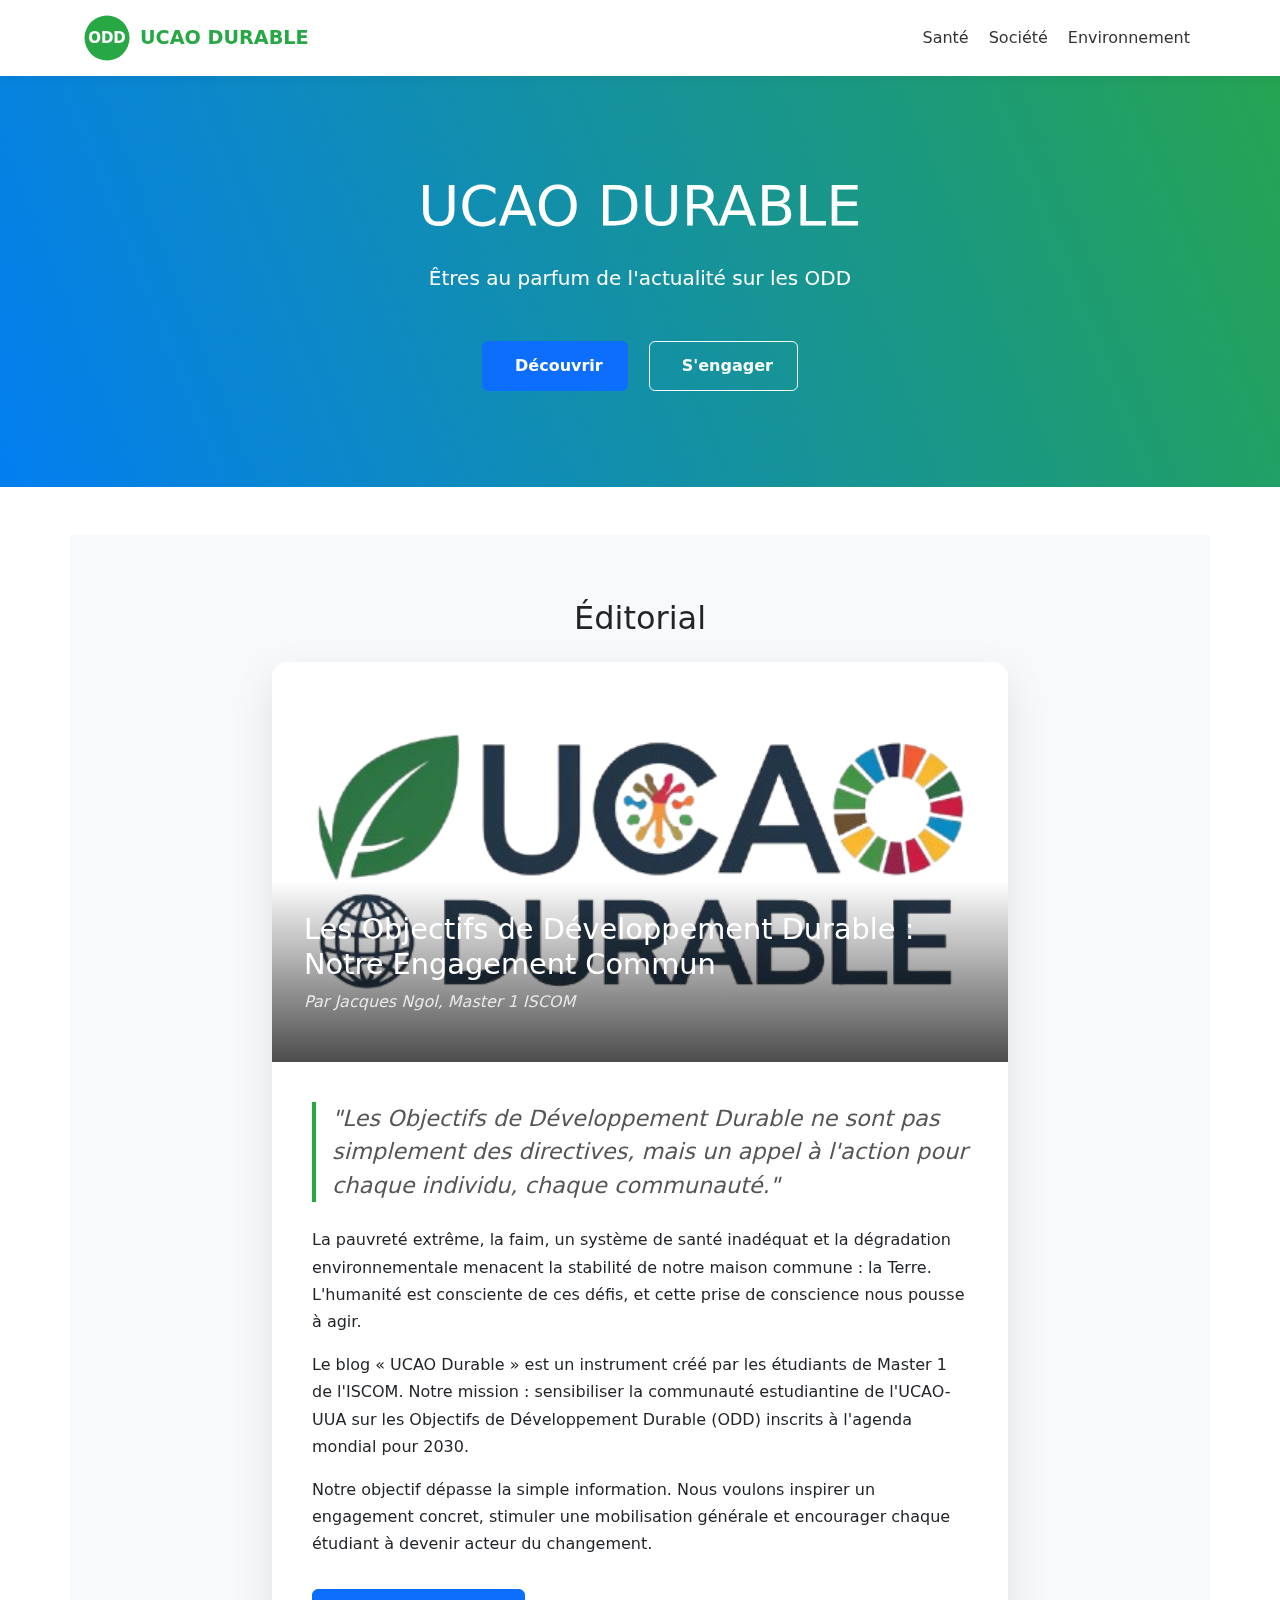
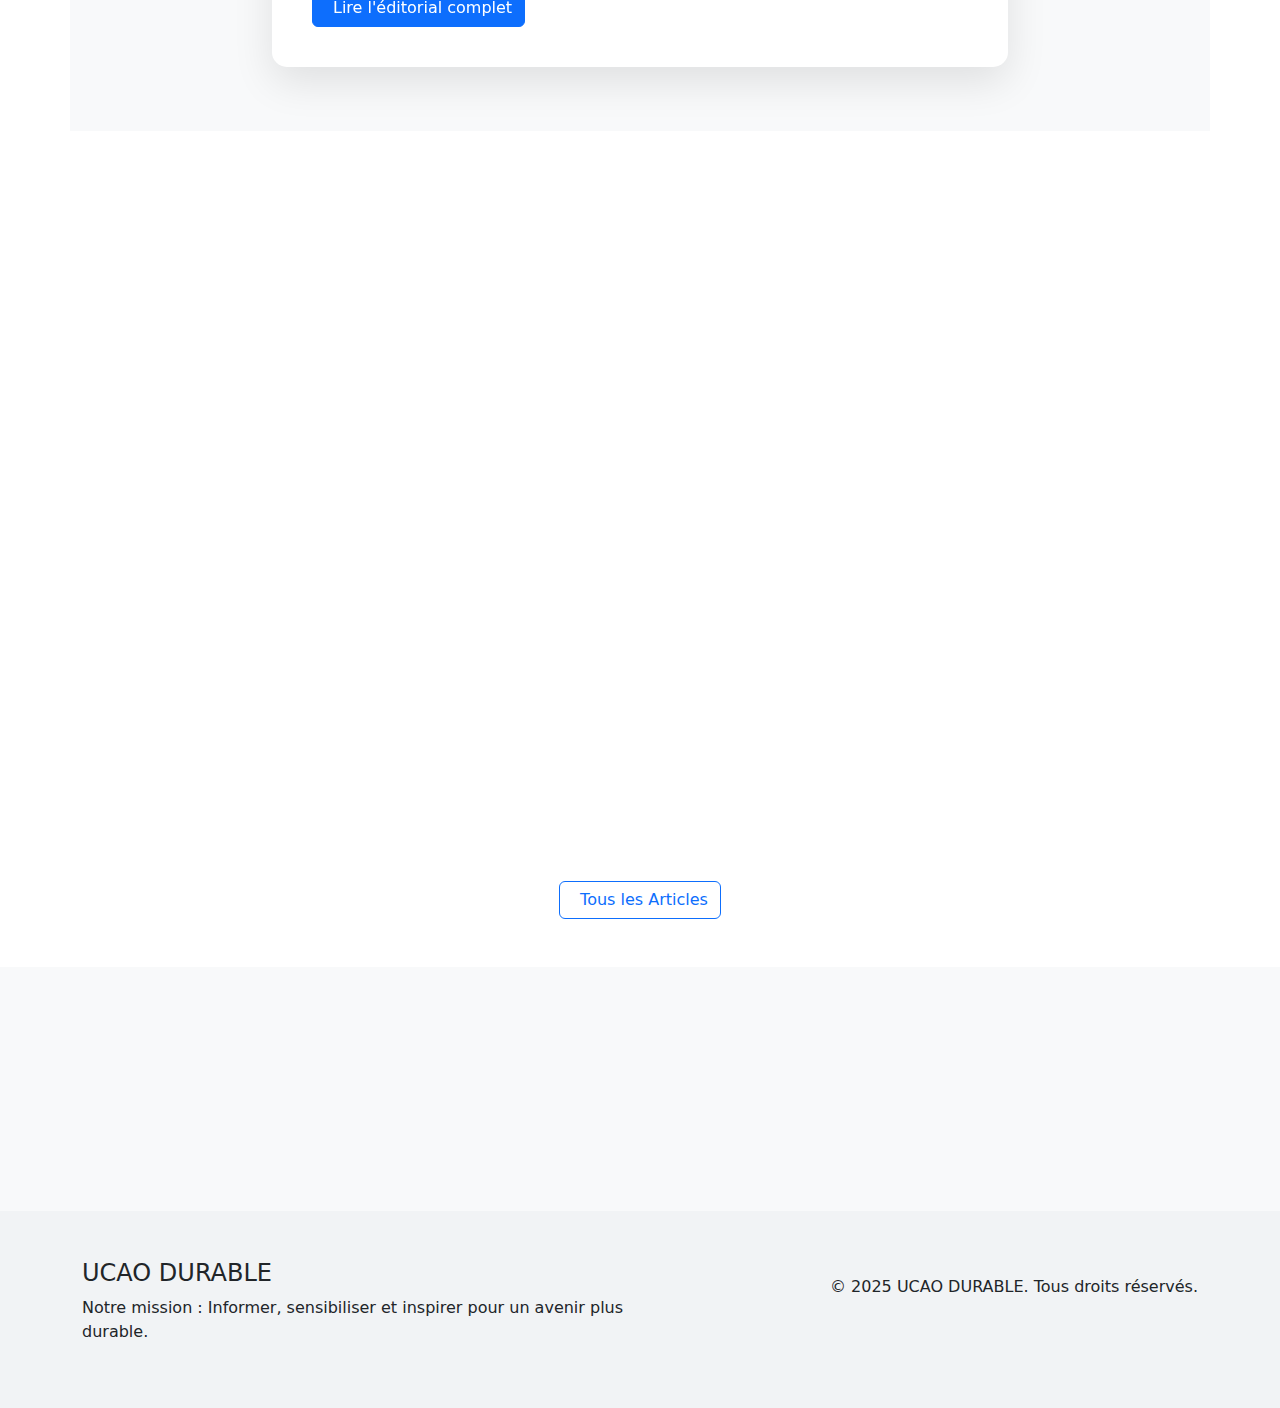
==== commit f762e35c: "index.html" ====
--- a/index.html
+++ b/index.html
@@ -68,7 +68,7 @@
                 <div class="col-md-8 offset-md-2">
                     <div class="editorial-card" data-aos="fade-up">
                         <div class="editorial-header">
-                            <img src="https://picsum.photos/seed/editorial/800/400" alt="Éditorial" class="editorial-image">
+                            <img src="WhatsApp_Image_2025-01-26_à_09.00.28_9f4a41dd-removebg-preview.png" alt="Éditorial" class="editorial-image">
                             <div class="editorial-overlay">
                                 <h3>Les Objectifs de Développement Durable : Notre Engagement Commun</h3>
                                 <p class="editorial-author">Par Jacques Ngol, Master 1 ISCOM</p>
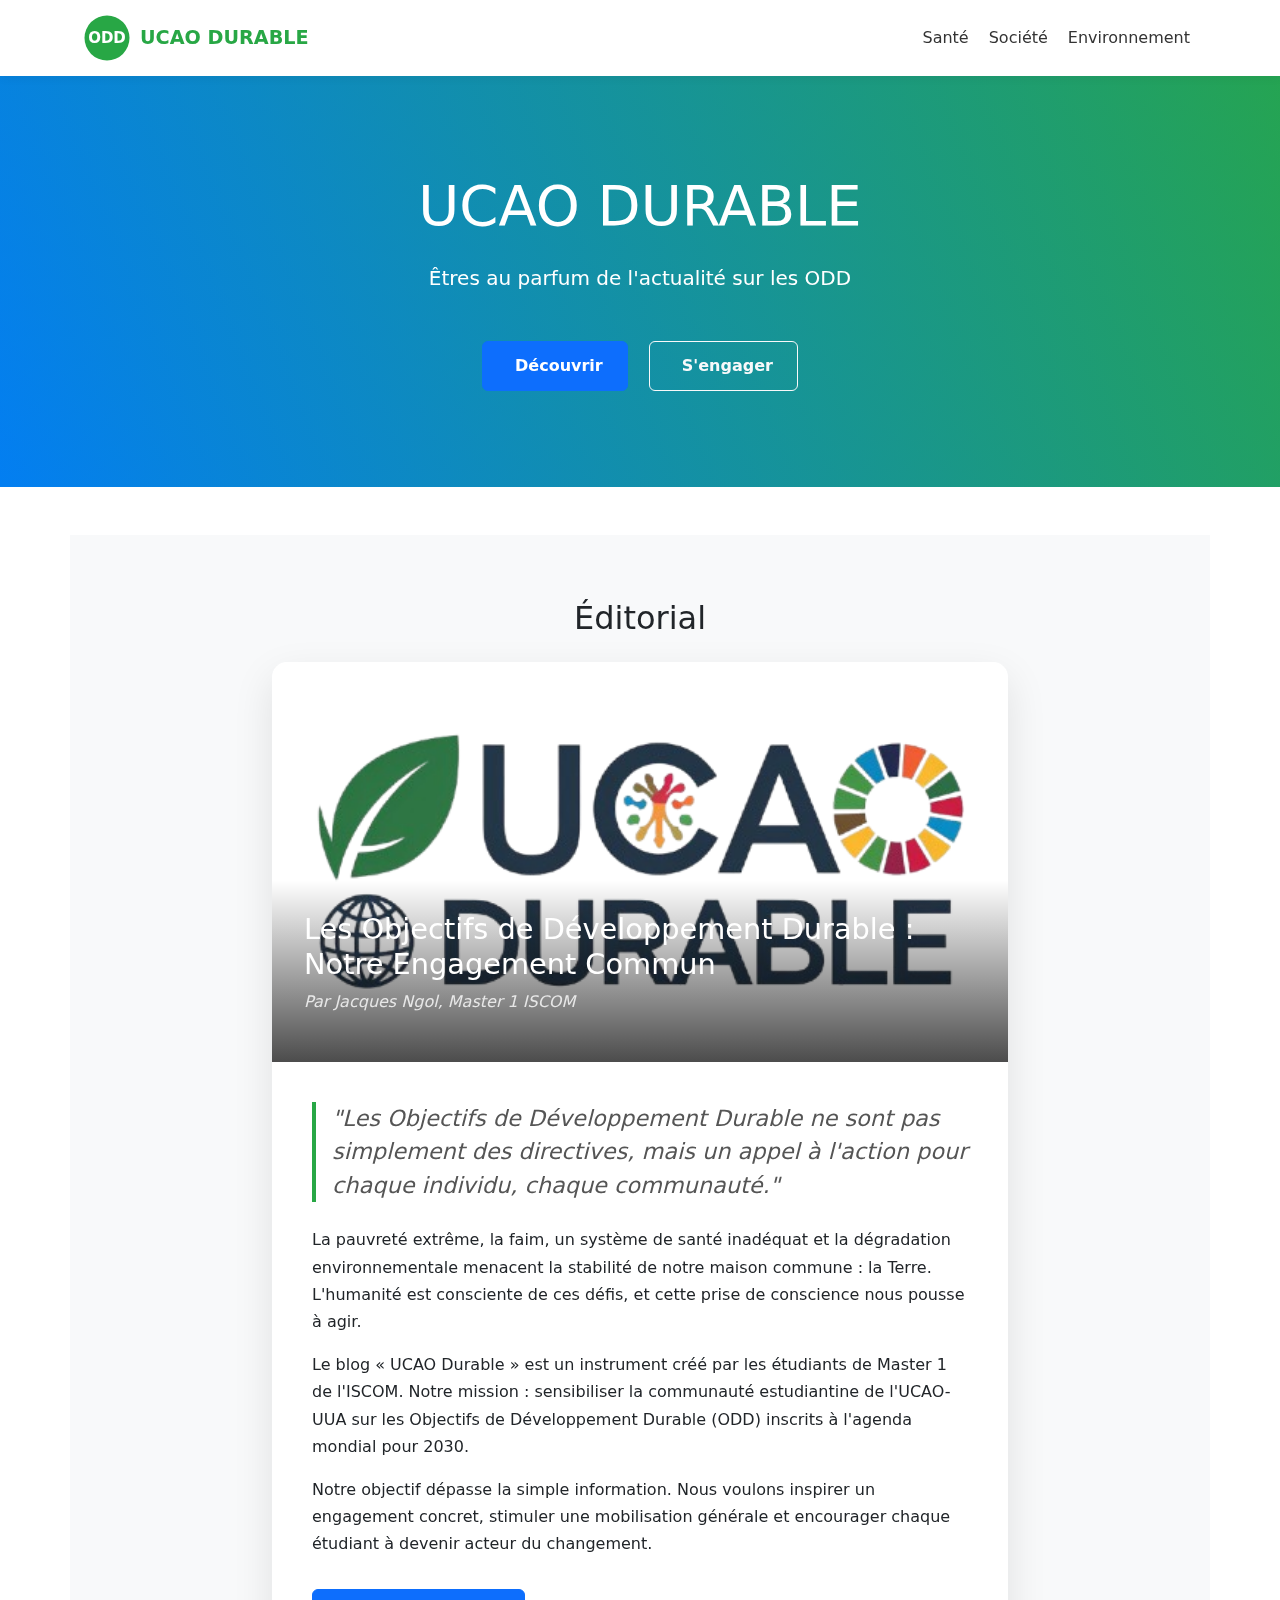
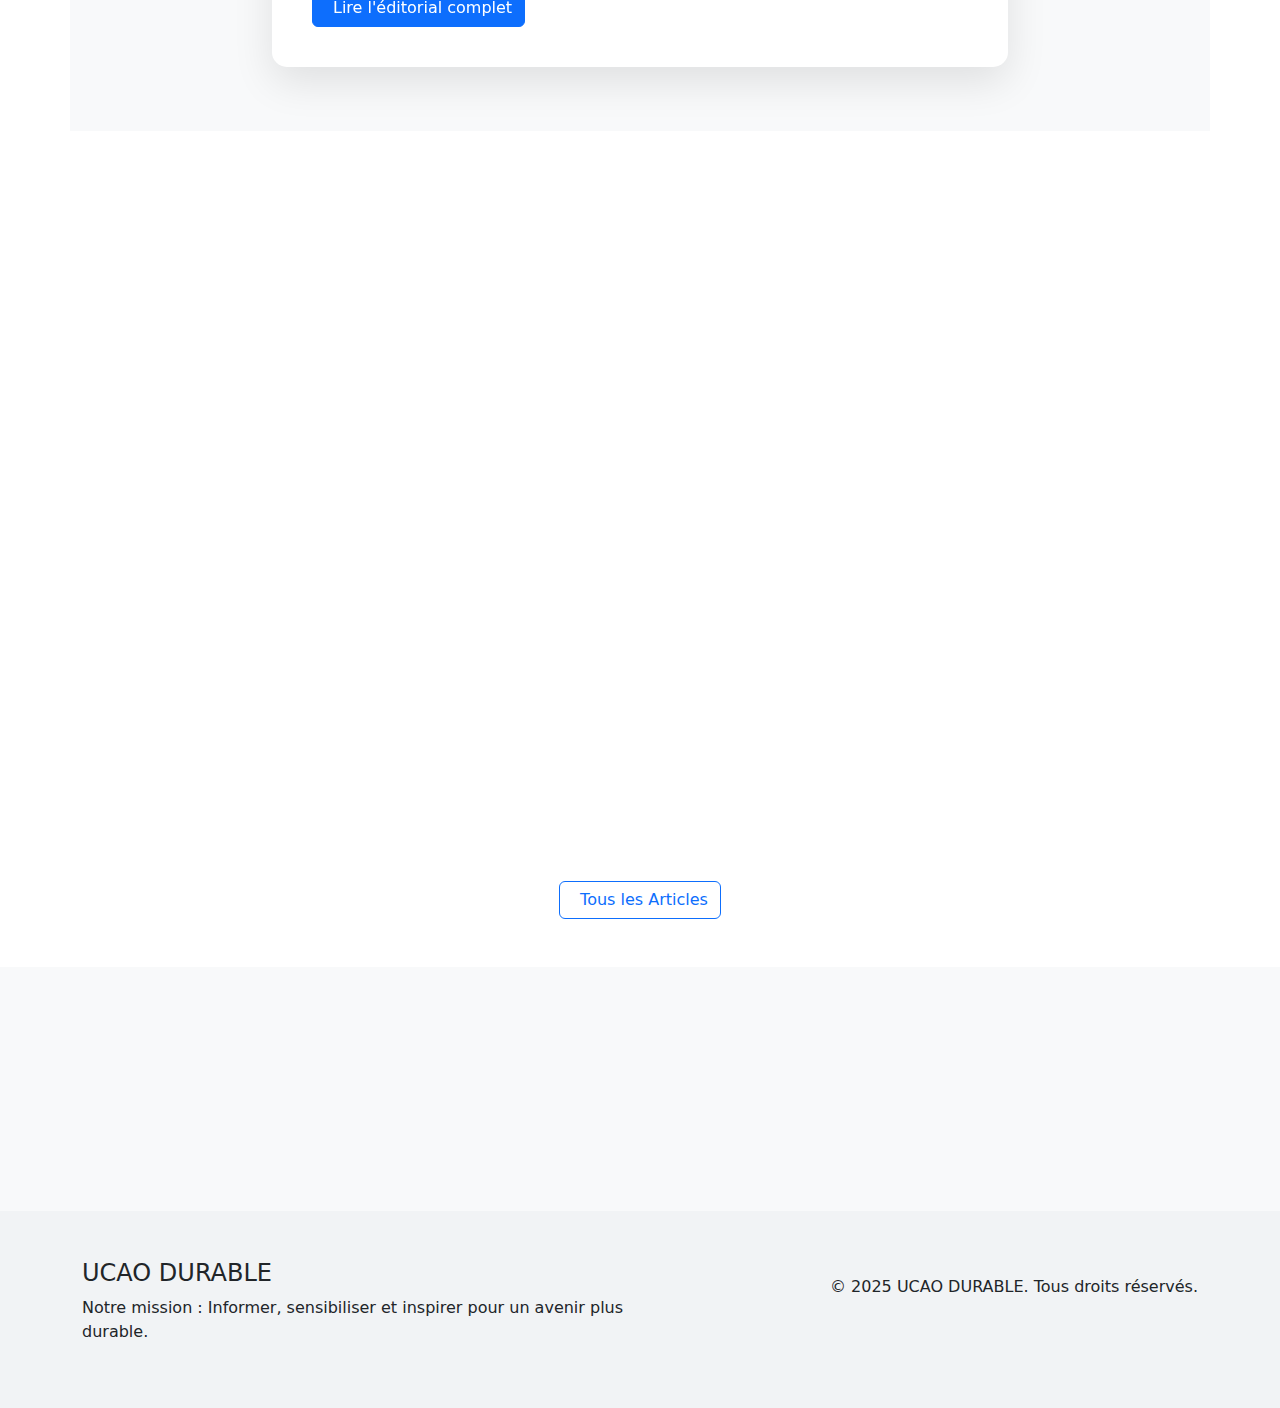
==== commit 772e2fc8: "index.html" ====
--- a/index.html
+++ b/index.html
@@ -121,7 +121,7 @@
                                 <span class="badge bg-success">Société</span>
                                 <span class="text-muted">7 min de lecture</span>
                             </div>
-                            <a href="https://ucao-durable.org/articles/initiatives-communautaires" class="stretched-link">Lire l'article</a>
+                            <a href="article.html" class="stretched-link">Lire l'article</a>
                         </div>
                     </div>
                 </div>
